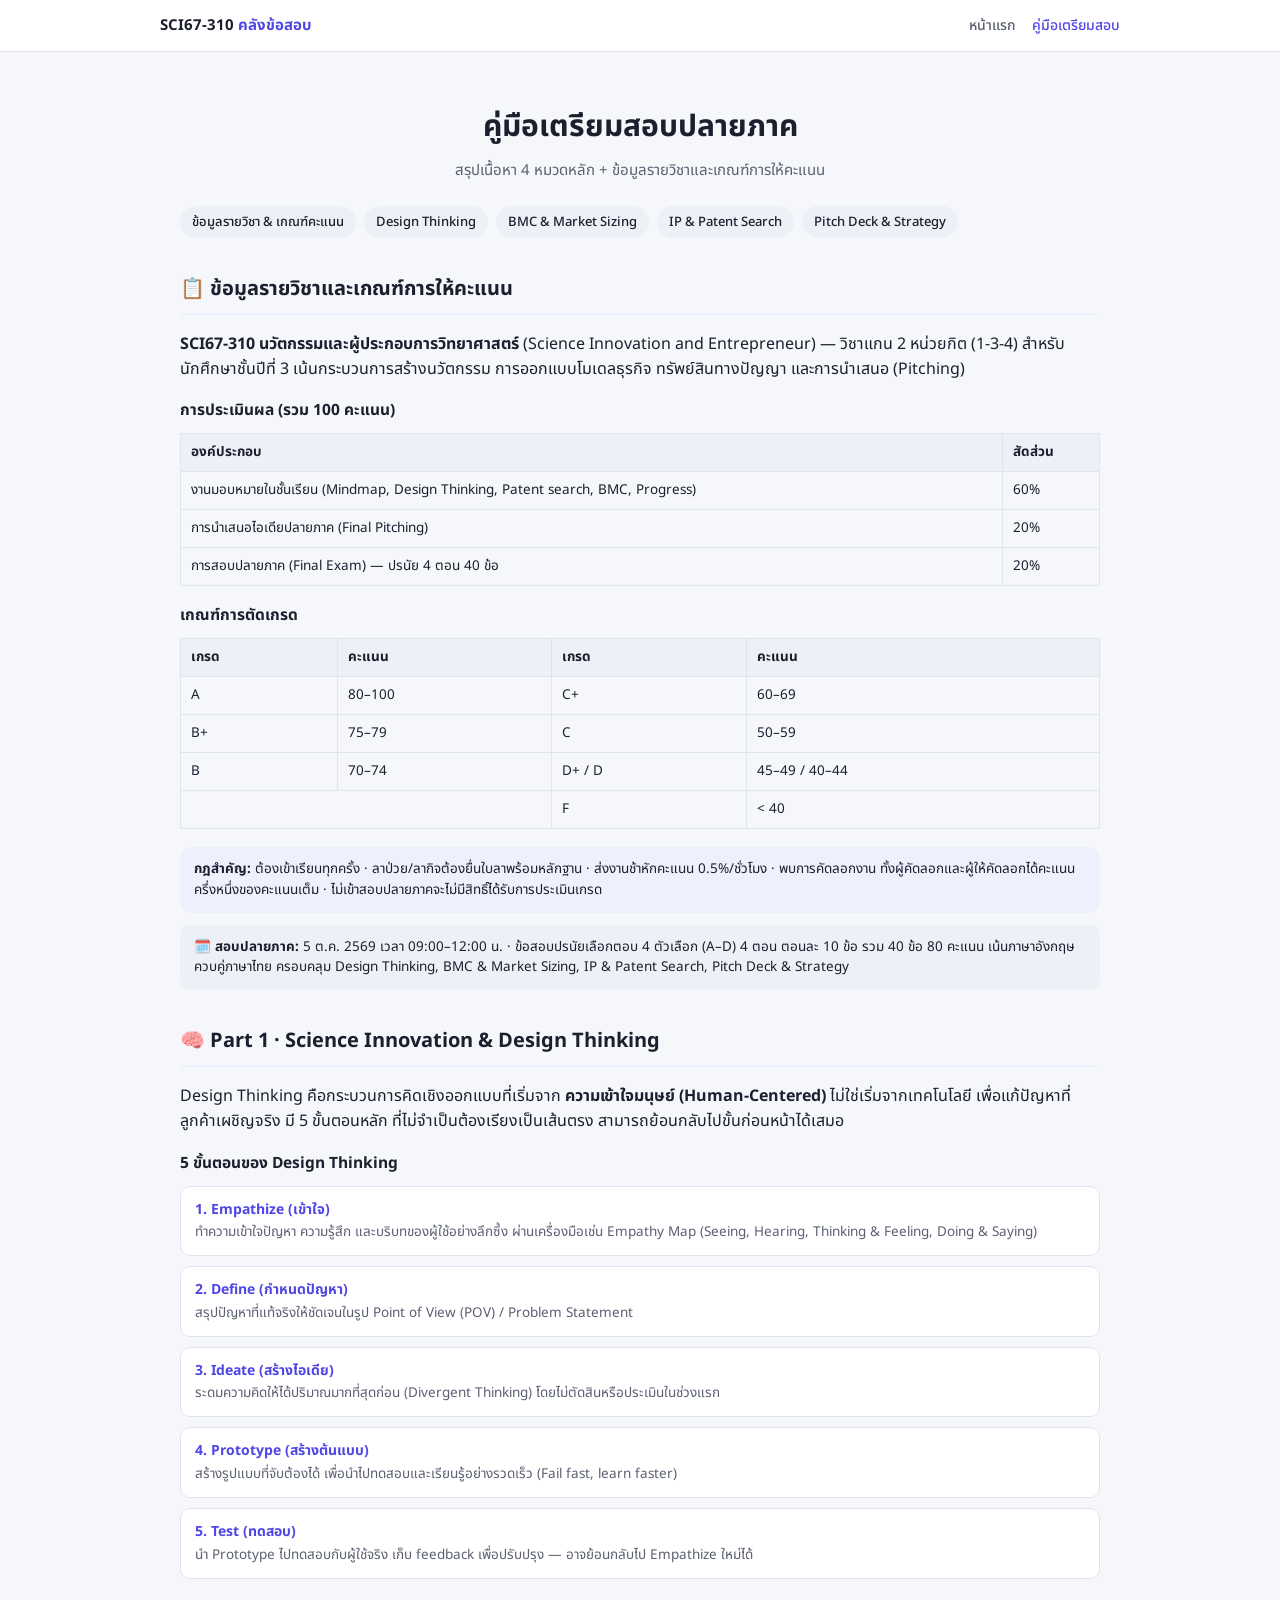
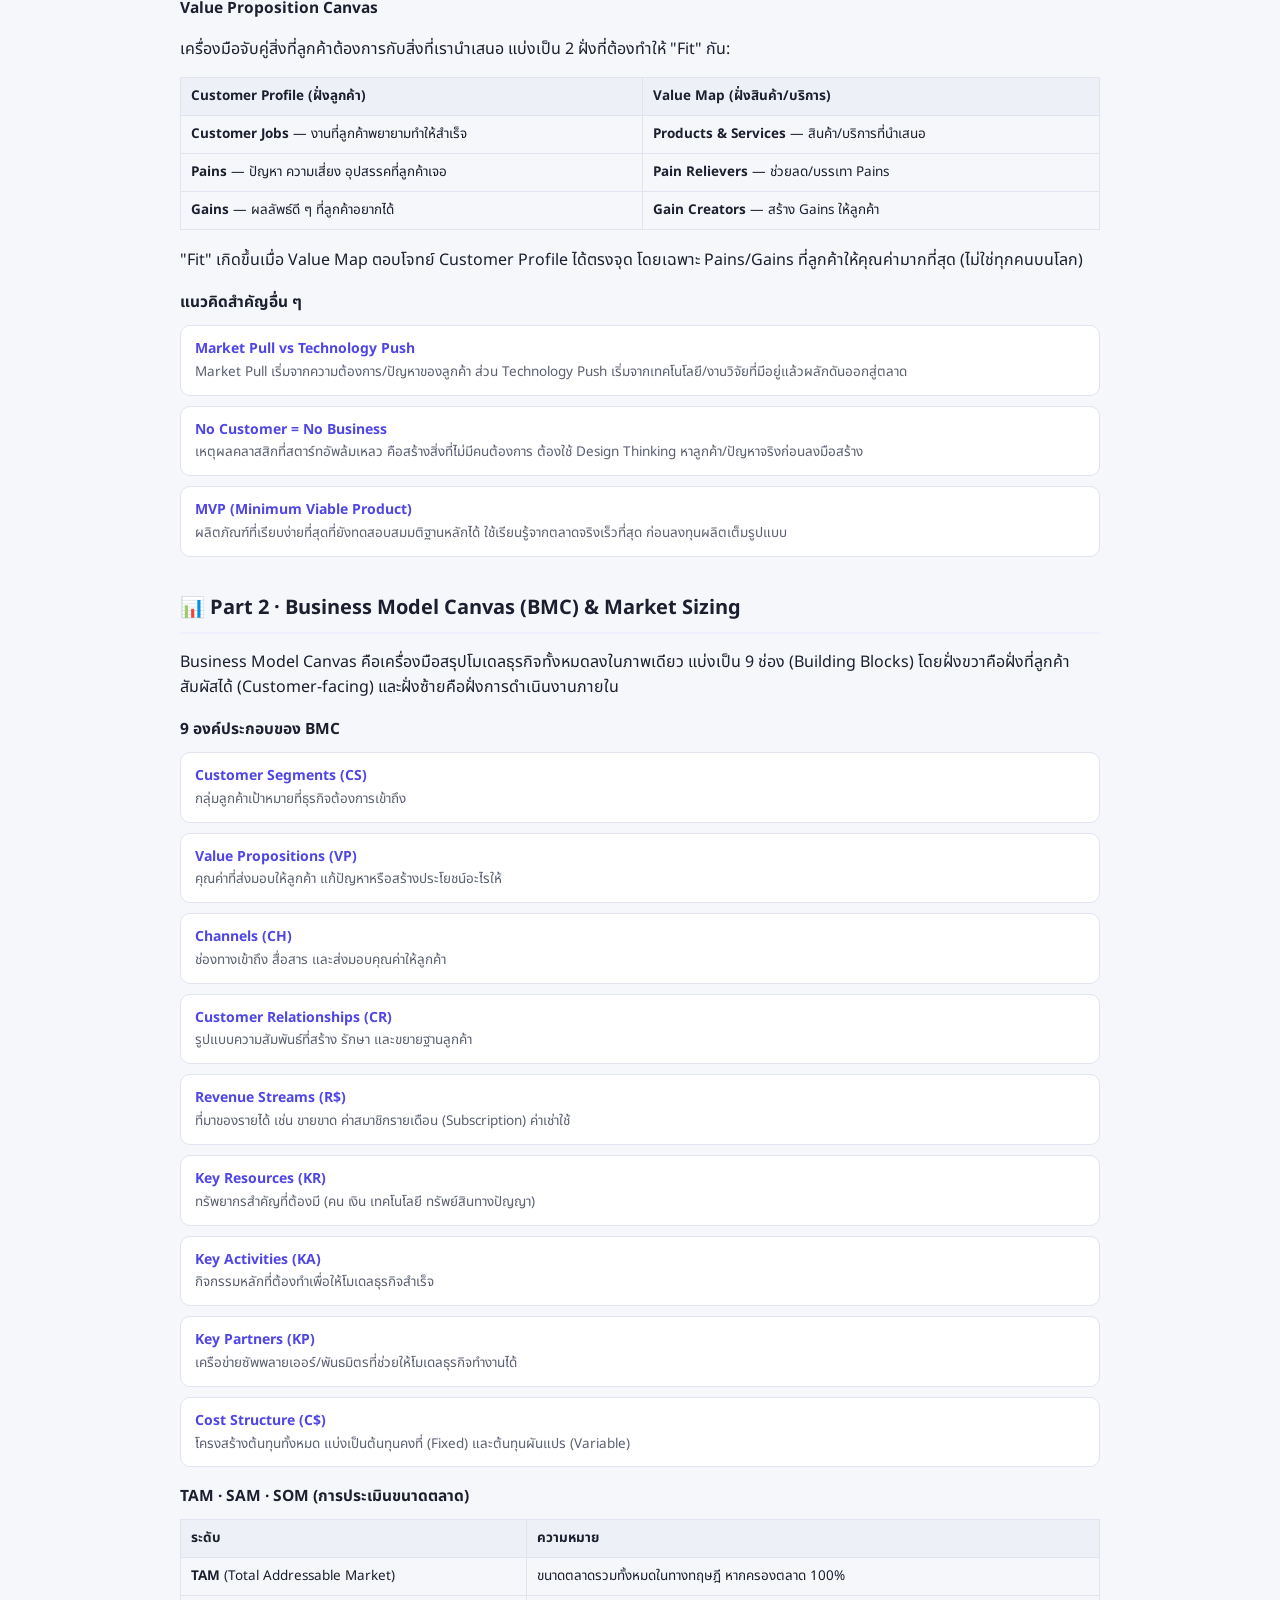
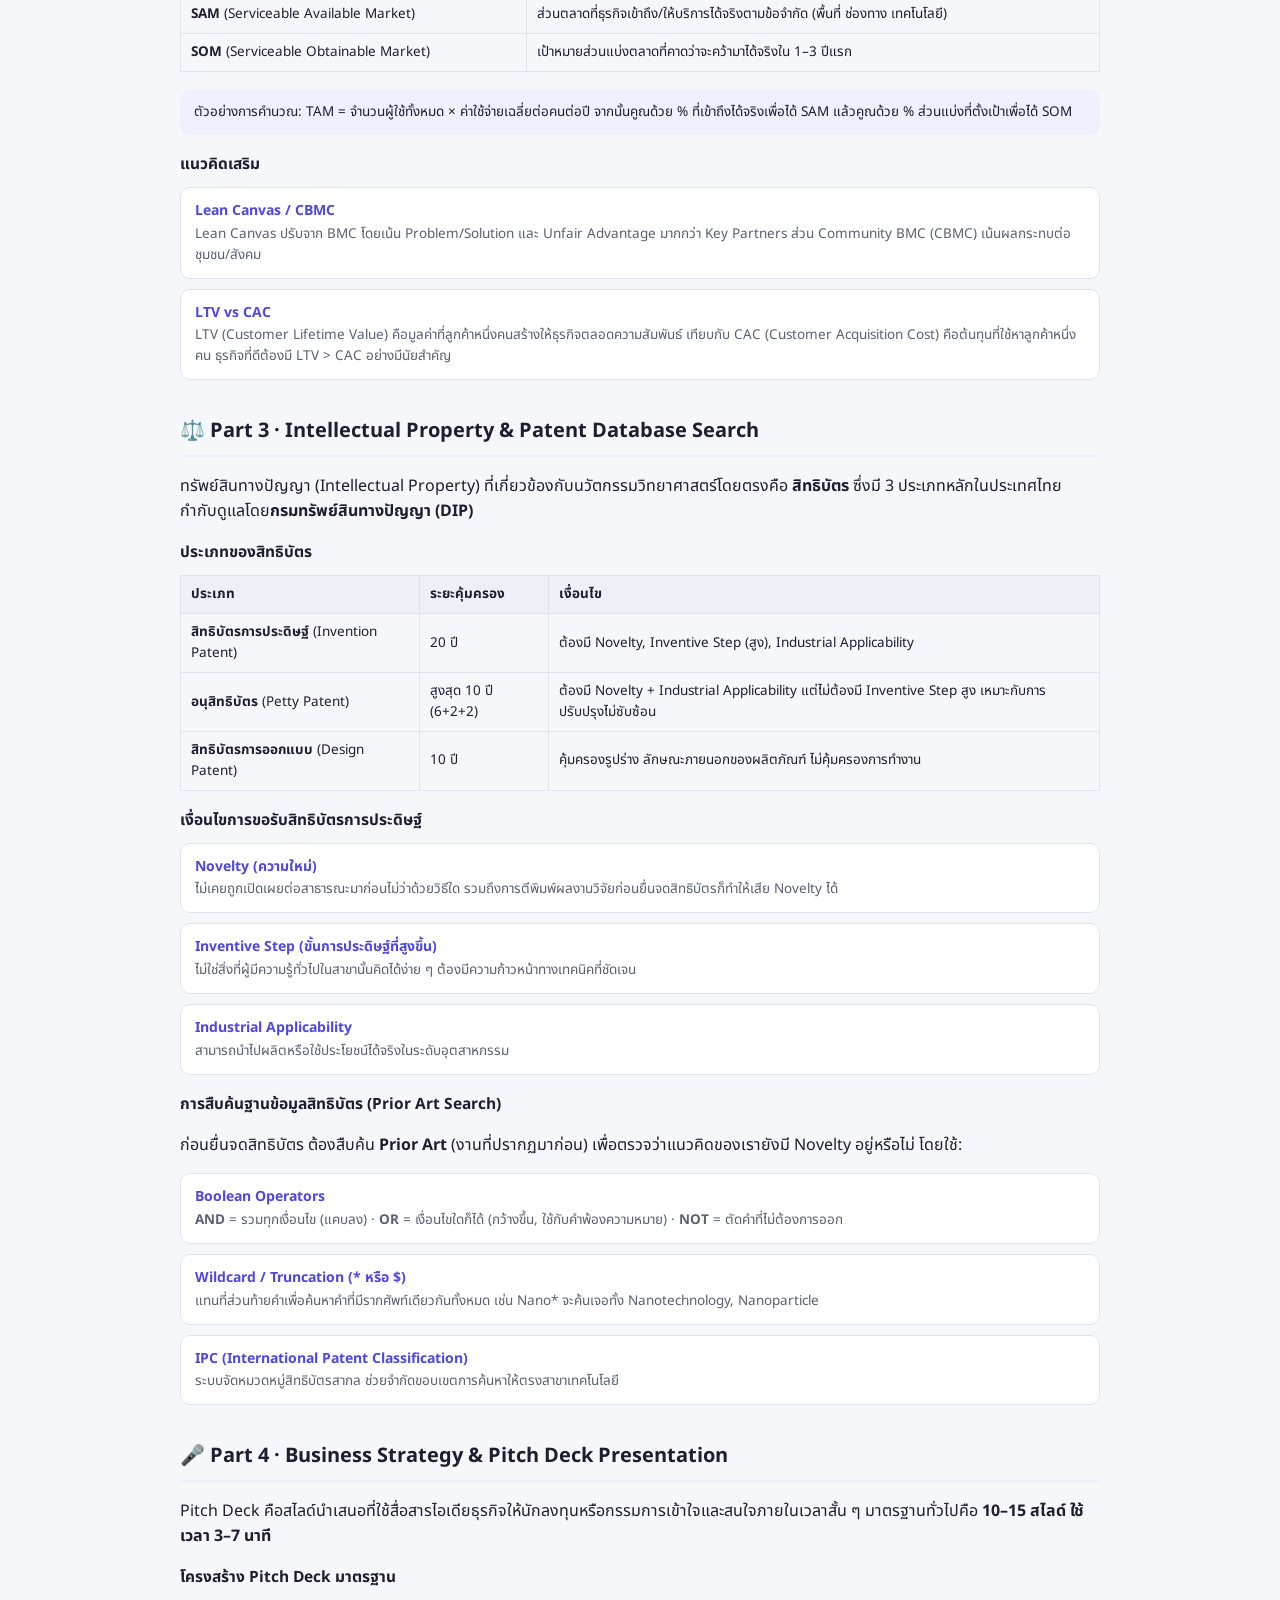
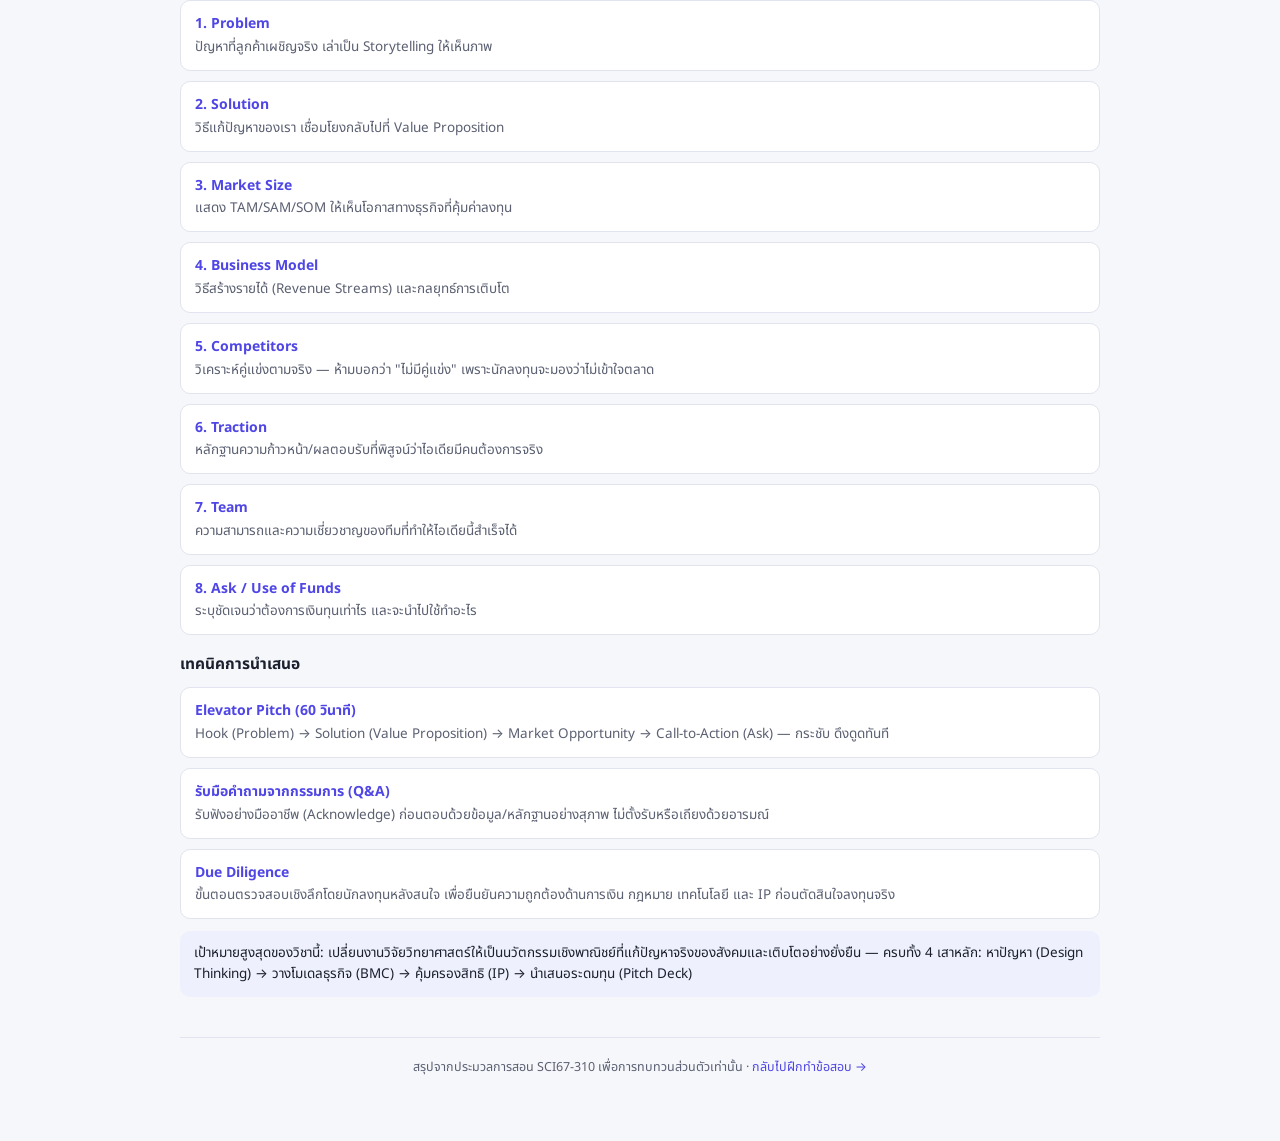
==== guide.html @ 2378a569 "Add exam practice website for SCI67-310 Static HTML/CSS/JS site over the 200-question exam bank (5 s" ====
<!DOCTYPE html>
<html lang="th">
<head>
<meta charset="UTF-8">
<meta name="viewport" content="width=device-width, initial-scale=1.0">
<title>คู่มือเตรียมสอบ · SCI67-310</title>
<meta name="description" content="สรุปเนื้อหาเตรียมสอบปลายภาค SCI67-310: Design Thinking, Business Model Canvas, IP/Patent Search, Pitch Deck พร้อมเกณฑ์การให้คะแนนและกฎของรายวิชา">
<link rel="stylesheet" href="assets/css/styles.css">
</head>
<body>

<div class="topbar">
  <div class="topbar-inner">
    <div class="brand">SCI67-310 <span>คลังข้อสอบ</span></div>
    <div class="nav-links">
      <a href="index.html">หน้าแรก</a>
      <a href="guide.html" class="active">คู่มือเตรียมสอบ</a>
    </div>
  </div>
</div>

<div class="container">

  <div class="hero">
    <h1>คู่มือเตรียมสอบปลายภาค</h1>
    <p>สรุปเนื้อหา 4 หมวดหลัก + ข้อมูลรายวิชาและเกณฑ์การให้คะแนน</p>
  </div>

  <div class="guide-toc">
    <a href="#course-info">ข้อมูลรายวิชา &amp; เกณฑ์คะแนน</a>
    <a href="#design-thinking">Design Thinking</a>
    <a href="#bmc">BMC &amp; Market Sizing</a>
    <a href="#ip-patent">IP &amp; Patent Search</a>
    <a href="#pitch">Pitch Deck &amp; Strategy</a>
  </div>

  <!-- ============ COURSE INFO ============ -->
  <section class="guide-section" id="course-info">
    <h2>📋 ข้อมูลรายวิชาและเกณฑ์การให้คะแนน</h2>
    <p><b>SCI67-310 นวัตกรรมและผู้ประกอบการวิทยาศาสตร์</b> (Science Innovation and Entrepreneur) — วิชาแกน 2 หน่วยกิต (1-3-4) สำหรับนักศึกษาชั้นปีที่ 3 เน้นกระบวนการสร้างนวัตกรรม การออกแบบโมเดลธุรกิจ ทรัพย์สินทางปัญญา และการนำเสนอ (Pitching)</p>

    <h3>การประเมินผล (รวม 100 คะแนน)</h3>
    <table class="guide-table">
      <tr><th>องค์ประกอบ</th><th>สัดส่วน</th></tr>
      <tr><td>งานมอบหมายในชั้นเรียน (Mindmap, Design Thinking, Patent search, BMC, Progress)</td><td>60%</td></tr>
      <tr><td>การนำเสนอไอเดียปลายภาค (Final Pitching)</td><td>20%</td></tr>
      <tr><td>การสอบปลายภาค (Final Exam) — ปรนัย 4 ตอน 40 ข้อ</td><td>20%</td></tr>
    </table>

    <h3>เกณฑ์การตัดเกรด</h3>
    <table class="guide-table">
      <tr><th>เกรด</th><th>คะแนน</th><th>เกรด</th><th>คะแนน</th></tr>
      <tr><td>A</td><td>80–100</td><td>C+</td><td>60–69</td></tr>
      <tr><td>B+</td><td>75–79</td><td>C</td><td>50–59</td></tr>
      <tr><td>B</td><td>70–74</td><td>D+ / D</td><td>45–49 / 40–44</td></tr>
      <tr><td colspan="2"></td><td>F</td><td>&lt; 40</td></tr>
    </table>

    <div class="callout">
      <b>กฎสำคัญ:</b> ต้องเข้าเรียนทุกครั้ง · ลาป่วย/ลากิจต้องยื่นใบลาพร้อมหลักฐาน · ส่งงานช้าหักคะแนน 0.5%/ชั่วโมง ·
      พบการคัดลอกงาน ทั้งผู้คัดลอกและผู้ให้คัดลอกได้คะแนนครึ่งหนึ่งของคะแนนเต็ม · ไม่เข้าสอบปลายภาคจะไม่มีสิทธิ์ได้รับการประเมินเกรด
    </div>

    <div class="callout" style="background: var(--surface-2);">
      <b>🗓️ สอบปลายภาค:</b> 5 ต.ค. 2569 เวลา 09:00–12:00 น. · ข้อสอบปรนัยเลือกตอบ 4 ตัวเลือก (A–D) 4 ตอน ตอนละ 10 ข้อ รวม 40 ข้อ 80 คะแนน
      เน้นภาษาอังกฤษควบคู่ภาษาไทย ครอบคลุม Design Thinking, BMC &amp; Market Sizing, IP &amp; Patent Search, Pitch Deck &amp; Strategy
    </div>
  </section>

  <!-- ============ PART 1: DESIGN THINKING ============ -->
  <section class="guide-section" id="design-thinking">
    <h2>🧠 Part 1 · Science Innovation &amp; Design Thinking</h2>
    <p>Design Thinking คือกระบวนการคิดเชิงออกแบบที่เริ่มจาก <b>ความเข้าใจมนุษย์ (Human-Centered)</b> ไม่ใช่เริ่มจากเทคโนโลยี เพื่อแก้ปัญหาที่ลูกค้าเผชิญจริง มี 5 ขั้นตอนหลัก ที่ไม่จำเป็นต้องเรียงเป็นเส้นตรง สามารถย้อนกลับไปขั้นก่อนหน้าได้เสมอ</p>

    <h3>5 ขั้นตอนของ Design Thinking</h3>
    <div class="def-list">
      <div class="def-item"><div class="term">1. Empathize (เข้าใจ)</div><div class="desc">ทำความเข้าใจปัญหา ความรู้สึก และบริบทของผู้ใช้อย่างลึกซึ้ง ผ่านเครื่องมือเช่น Empathy Map (Seeing, Hearing, Thinking &amp; Feeling, Doing &amp; Saying)</div></div>
      <div class="def-item"><div class="term">2. Define (กำหนดปัญหา)</div><div class="desc">สรุปปัญหาที่แท้จริงให้ชัดเจนในรูป Point of View (POV) / Problem Statement</div></div>
      <div class="def-item"><div class="term">3. Ideate (สร้างไอเดีย)</div><div class="desc">ระดมความคิดให้ได้ปริมาณมากที่สุดก่อน (Divergent Thinking) โดยไม่ตัดสินหรือประเมินในช่วงแรก</div></div>
      <div class="def-item"><div class="term">4. Prototype (สร้างต้นแบบ)</div><div class="desc">สร้างรูปแบบที่จับต้องได้ เพื่อนำไปทดสอบและเรียนรู้อย่างรวดเร็ว (Fail fast, learn faster)</div></div>
      <div class="def-item"><div class="term">5. Test (ทดสอบ)</div><div class="desc">นำ Prototype ไปทดสอบกับผู้ใช้จริง เก็บ feedback เพื่อปรับปรุง — อาจย้อนกลับไป Empathize ใหม่ได้</div></div>
    </div>

    <h3>Value Proposition Canvas</h3>
    <p>เครื่องมือจับคู่สิ่งที่ลูกค้าต้องการกับสิ่งที่เรานำเสนอ แบ่งเป็น 2 ฝั่งที่ต้องทำให้ "Fit" กัน:</p>
    <table class="guide-table">
      <tr><th>Customer Profile (ฝั่งลูกค้า)</th><th>Value Map (ฝั่งสินค้า/บริการ)</th></tr>
      <tr><td><b>Customer Jobs</b> — งานที่ลูกค้าพยายามทำให้สำเร็จ</td><td><b>Products &amp; Services</b> — สินค้า/บริการที่นำเสนอ</td></tr>
      <tr><td><b>Pains</b> — ปัญหา ความเสี่ยง อุปสรรคที่ลูกค้าเจอ</td><td><b>Pain Relievers</b> — ช่วยลด/บรรเทา Pains</td></tr>
      <tr><td><b>Gains</b> — ผลลัพธ์ดี ๆ ที่ลูกค้าอยากได้</td><td><b>Gain Creators</b> — สร้าง Gains ให้ลูกค้า</td></tr>
    </table>
    <p>"Fit" เกิดขึ้นเมื่อ Value Map ตอบโจทย์ Customer Profile ได้ตรงจุด โดยเฉพาะ Pains/Gains ที่ลูกค้าให้คุณค่ามากที่สุด (ไม่ใช่ทุกคนบนโลก)</p>

    <h3>แนวคิดสำคัญอื่น ๆ</h3>
    <div class="def-list">
      <div class="def-item"><div class="term">Market Pull vs Technology Push</div><div class="desc">Market Pull เริ่มจากความต้องการ/ปัญหาของลูกค้า ส่วน Technology Push เริ่มจากเทคโนโลยี/งานวิจัยที่มีอยู่แล้วผลักดันออกสู่ตลาด</div></div>
      <div class="def-item"><div class="term">No Customer = No Business</div><div class="desc">เหตุผลคลาสสิกที่สตาร์ทอัพล้มเหลว คือสร้างสิ่งที่ไม่มีคนต้องการ ต้องใช้ Design Thinking หาลูกค้า/ปัญหาจริงก่อนลงมือสร้าง</div></div>
      <div class="def-item"><div class="term">MVP (Minimum Viable Product)</div><div class="desc">ผลิตภัณฑ์ที่เรียบง่ายที่สุดที่ยังทดสอบสมมติฐานหลักได้ ใช้เรียนรู้จากตลาดจริงเร็วที่สุด ก่อนลงทุนผลิตเต็มรูปแบบ</div></div>
    </div>
  </section>

  <!-- ============ PART 2: BMC ============ -->
  <section class="guide-section" id="bmc">
    <h2>📊 Part 2 · Business Model Canvas (BMC) &amp; Market Sizing</h2>
    <p>Business Model Canvas คือเครื่องมือสรุปโมเดลธุรกิจทั้งหมดลงในภาพเดียว แบ่งเป็น 9 ช่อง (Building Blocks) โดยฝั่งขวาคือฝั่งที่ลูกค้าสัมผัสได้ (Customer-facing) และฝั่งซ้ายคือฝั่งการดำเนินงานภายใน</p>

    <h3>9 องค์ประกอบของ BMC</h3>
    <div class="def-list">
      <div class="def-item"><div class="term">Customer Segments (CS)</div><div class="desc">กลุ่มลูกค้าเป้าหมายที่ธุรกิจต้องการเข้าถึง</div></div>
      <div class="def-item"><div class="term">Value Propositions (VP)</div><div class="desc">คุณค่าที่ส่งมอบให้ลูกค้า แก้ปัญหาหรือสร้างประโยชน์อะไรให้</div></div>
      <div class="def-item"><div class="term">Channels (CH)</div><div class="desc">ช่องทางเข้าถึง สื่อสาร และส่งมอบคุณค่าให้ลูกค้า</div></div>
      <div class="def-item"><div class="term">Customer Relationships (CR)</div><div class="desc">รูปแบบความสัมพันธ์ที่สร้าง รักษา และขยายฐานลูกค้า</div></div>
      <div class="def-item"><div class="term">Revenue Streams (R$)</div><div class="desc">ที่มาของรายได้ เช่น ขายขาด ค่าสมาชิกรายเดือน (Subscription) ค่าเช่าใช้</div></div>
      <div class="def-item"><div class="term">Key Resources (KR)</div><div class="desc">ทรัพยากรสำคัญที่ต้องมี (คน เงิน เทคโนโลยี ทรัพย์สินทางปัญญา)</div></div>
      <div class="def-item"><div class="term">Key Activities (KA)</div><div class="desc">กิจกรรมหลักที่ต้องทำเพื่อให้โมเดลธุรกิจสำเร็จ</div></div>
      <div class="def-item"><div class="term">Key Partners (KP)</div><div class="desc">เครือข่ายซัพพลายเออร์/พันธมิตรที่ช่วยให้โมเดลธุรกิจทำงานได้</div></div>
      <div class="def-item"><div class="term">Cost Structure (C$)</div><div class="desc">โครงสร้างต้นทุนทั้งหมด แบ่งเป็นต้นทุนคงที่ (Fixed) และต้นทุนผันแปร (Variable)</div></div>
    </div>

    <h3>TAM · SAM · SOM (การประเมินขนาดตลาด)</h3>
    <table class="guide-table">
      <tr><th>ระดับ</th><th>ความหมาย</th></tr>
      <tr><td><b>TAM</b> (Total Addressable Market)</td><td>ขนาดตลาดรวมทั้งหมดในทางทฤษฎี หากครองตลาด 100%</td></tr>
      <tr><td><b>SAM</b> (Serviceable Available Market)</td><td>ส่วนตลาดที่ธุรกิจเข้าถึง/ให้บริการได้จริงตามข้อจำกัด (พื้นที่ ช่องทาง เทคโนโลยี)</td></tr>
      <tr><td><b>SOM</b> (Serviceable Obtainable Market)</td><td>เป้าหมายส่วนแบ่งตลาดที่คาดว่าจะคว้ามาได้จริงใน 1–3 ปีแรก</td></tr>
    </table>
    <div class="callout">ตัวอย่างการคำนวณ: TAM = จำนวนผู้ใช้ทั้งหมด × ค่าใช้จ่ายเฉลี่ยต่อคนต่อปี จากนั้นคูณด้วย % ที่เข้าถึงได้จริงเพื่อได้ SAM แล้วคูณด้วย % ส่วนแบ่งที่ตั้งเป้าเพื่อได้ SOM</div>

    <h3>แนวคิดเสริม</h3>
    <div class="def-list">
      <div class="def-item"><div class="term">Lean Canvas / CBMC</div><div class="desc">Lean Canvas ปรับจาก BMC โดยเน้น Problem/Solution และ Unfair Advantage มากกว่า Key Partners ส่วน Community BMC (CBMC) เน้นผลกระทบต่อชุมชน/สังคม</div></div>
      <div class="def-item"><div class="term">LTV vs CAC</div><div class="desc">LTV (Customer Lifetime Value) คือมูลค่าที่ลูกค้าหนึ่งคนสร้างให้ธุรกิจตลอดความสัมพันธ์ เทียบกับ CAC (Customer Acquisition Cost) คือต้นทุนที่ใช้หาลูกค้าหนึ่งคน ธุรกิจที่ดีต้องมี LTV &gt; CAC อย่างมีนัยสำคัญ</div></div>
    </div>
  </section>

  <!-- ============ PART 3: IP & PATENT ============ -->
  <section class="guide-section" id="ip-patent">
    <h2>⚖️ Part 3 · Intellectual Property &amp; Patent Database Search</h2>
    <p>ทรัพย์สินทางปัญญา (Intellectual Property) ที่เกี่ยวข้องกับนวัตกรรมวิทยาศาสตร์โดยตรงคือ <b>สิทธิบัตร</b> ซึ่งมี 3 ประเภทหลักในประเทศไทย กำกับดูแลโดย<b>กรมทรัพย์สินทางปัญญา (DIP)</b></p>

    <h3>ประเภทของสิทธิบัตร</h3>
    <table class="guide-table">
      <tr><th>ประเภท</th><th>ระยะคุ้มครอง</th><th>เงื่อนไข</th></tr>
      <tr><td><b>สิทธิบัตรการประดิษฐ์</b> (Invention Patent)</td><td>20 ปี</td><td>ต้องมี Novelty, Inventive Step (สูง), Industrial Applicability</td></tr>
      <tr><td><b>อนุสิทธิบัตร</b> (Petty Patent)</td><td>สูงสุด 10 ปี (6+2+2)</td><td>ต้องมี Novelty + Industrial Applicability แต่ไม่ต้องมี Inventive Step สูง เหมาะกับการปรับปรุงไม่ซับซ้อน</td></tr>
      <tr><td><b>สิทธิบัตรการออกแบบ</b> (Design Patent)</td><td>10 ปี</td><td>คุ้มครองรูปร่าง ลักษณะภายนอกของผลิตภัณฑ์ ไม่คุ้มครองการทำงาน</td></tr>
    </table>

    <h3>เงื่อนไขการขอรับสิทธิบัตรการประดิษฐ์</h3>
    <div class="def-list">
      <div class="def-item"><div class="term">Novelty (ความใหม่)</div><div class="desc">ไม่เคยถูกเปิดเผยต่อสาธารณะมาก่อนไม่ว่าด้วยวิธีใด รวมถึงการตีพิมพ์ผลงานวิจัยก่อนยื่นจดสิทธิบัตรก็ทำให้เสีย Novelty ได้</div></div>
      <div class="def-item"><div class="term">Inventive Step (ขั้นการประดิษฐ์ที่สูงขึ้น)</div><div class="desc">ไม่ใช่สิ่งที่ผู้มีความรู้ทั่วไปในสาขานั้นคิดได้ง่าย ๆ ต้องมีความก้าวหน้าทางเทคนิคที่ชัดเจน</div></div>
      <div class="def-item"><div class="term">Industrial Applicability</div><div class="desc">สามารถนำไปผลิตหรือใช้ประโยชน์ได้จริงในระดับอุตสาหกรรม</div></div>
    </div>

    <h3>การสืบค้นฐานข้อมูลสิทธิบัตร (Prior Art Search)</h3>
    <p>ก่อนยื่นจดสิทธิบัตร ต้องสืบค้น <b>Prior Art</b> (งานที่ปรากฏมาก่อน) เพื่อตรวจว่าแนวคิดของเรายังมี Novelty อยู่หรือไม่ โดยใช้:</p>
    <div class="def-list">
      <div class="def-item"><div class="term">Boolean Operators</div><div class="desc"><b>AND</b> = รวมทุกเงื่อนไข (แคบลง) · <b>OR</b> = เงื่อนไขใดก็ได้ (กว้างขึ้น, ใช้กับคำพ้องความหมาย) · <b>NOT</b> = ตัดคำที่ไม่ต้องการออก</div></div>
      <div class="def-item"><div class="term">Wildcard / Truncation (* หรือ $)</div><div class="desc">แทนที่ส่วนท้ายคำเพื่อค้นหาคำที่มีรากศัพท์เดียวกันทั้งหมด เช่น Nano* จะค้นเจอทั้ง Nanotechnology, Nanoparticle</div></div>
      <div class="def-item"><div class="term">IPC (International Patent Classification)</div><div class="desc">ระบบจัดหมวดหมู่สิทธิบัตรสากล ช่วยจำกัดขอบเขตการค้นหาให้ตรงสาขาเทคโนโลยี</div></div>
    </div>
  </section>

  <!-- ============ PART 4: PITCH DECK ============ -->
  <section class="guide-section" id="pitch">
    <h2>🎤 Part 4 · Business Strategy &amp; Pitch Deck Presentation</h2>
    <p>Pitch Deck คือสไลด์นำเสนอที่ใช้สื่อสารไอเดียธุรกิจให้นักลงทุนหรือกรรมการเข้าใจและสนใจภายในเวลาสั้น ๆ มาตรฐานทั่วไปคือ <b>10–15 สไลด์ ใช้เวลา 3–7 นาที</b></p>

    <h3>โครงสร้าง Pitch Deck มาตรฐาน</h3>
    <div class="def-list">
      <div class="def-item"><div class="term">1. Problem</div><div class="desc">ปัญหาที่ลูกค้าเผชิญจริง เล่าเป็น Storytelling ให้เห็นภาพ</div></div>
      <div class="def-item"><div class="term">2. Solution</div><div class="desc">วิธีแก้ปัญหาของเรา เชื่อมโยงกลับไปที่ Value Proposition</div></div>
      <div class="def-item"><div class="term">3. Market Size</div><div class="desc">แสดง TAM/SAM/SOM ให้เห็นโอกาสทางธุรกิจที่คุ้มค่าลงทุน</div></div>
      <div class="def-item"><div class="term">4. Business Model</div><div class="desc">วิธีสร้างรายได้ (Revenue Streams) และกลยุทธ์การเติบโต</div></div>
      <div class="def-item"><div class="term">5. Competitors</div><div class="desc">วิเคราะห์คู่แข่งตามจริง — ห้ามบอกว่า "ไม่มีคู่แข่ง" เพราะนักลงทุนจะมองว่าไม่เข้าใจตลาด</div></div>
      <div class="def-item"><div class="term">6. Traction</div><div class="desc">หลักฐานความก้าวหน้า/ผลตอบรับที่พิสูจน์ว่าไอเดียมีคนต้องการจริง</div></div>
      <div class="def-item"><div class="term">7. Team</div><div class="desc">ความสามารถและความเชี่ยวชาญของทีมที่ทำให้ไอเดียนี้สำเร็จได้</div></div>
      <div class="def-item"><div class="term">8. Ask / Use of Funds</div><div class="desc">ระบุชัดเจนว่าต้องการเงินทุนเท่าไร และจะนำไปใช้ทำอะไร</div></div>
    </div>

    <h3>เทคนิคการนำเสนอ</h3>
    <div class="def-list">
      <div class="def-item"><div class="term">Elevator Pitch (60 วินาที)</div><div class="desc">Hook (Problem) → Solution (Value Proposition) → Market Opportunity → Call-to-Action (Ask) — กระชับ ดึงดูดทันที</div></div>
      <div class="def-item"><div class="term">รับมือคำถามจากกรรมการ (Q&amp;A)</div><div class="desc">รับฟังอย่างมืออาชีพ (Acknowledge) ก่อนตอบด้วยข้อมูล/หลักฐานอย่างสุภาพ ไม่ตั้งรับหรือเถียงด้วยอารมณ์</div></div>
      <div class="def-item"><div class="term">Due Diligence</div><div class="desc">ขั้นตอนตรวจสอบเชิงลึกโดยนักลงทุนหลังสนใจ เพื่อยืนยันความถูกต้องด้านการเงิน กฎหมาย เทคโนโลยี และ IP ก่อนตัดสินใจลงทุนจริง</div></div>
    </div>

    <div class="callout">
      เป้าหมายสูงสุดของวิชานี้: เปลี่ยนงานวิจัยวิทยาศาสตร์ให้เป็นนวัตกรรมเชิงพาณิชย์ที่แก้ปัญหาจริงของสังคมและเติบโตอย่างยั่งยืน —
      ครบทั้ง 4 เสาหลัก: หาปัญหา (Design Thinking) → วางโมเดลธุรกิจ (BMC) → คุ้มครองสิทธิ (IP) → นำเสนอระดมทุน (Pitch Deck)
    </div>
  </section>

  <footer class="site-footer">
    สรุปจากประมวลการสอน SCI67-310 เพื่อการทบทวนส่วนตัวเท่านั้น · <a href="index.html">กลับไปฝึกทำข้อสอบ →</a>
  </footer>

</div>

</body>
</html>
---- assets/css/styles.css ----
@import url('https://fonts.googleapis.com/css2?family=Noto+Sans+Thai:wght@400;500;600;700&family=Inter:wght@400;500;600;700&display=swap');

:root {
  --bg: #f6f7fb;
  --surface: #ffffff;
  --surface-2: #eef0f7;
  --border: #e1e4ee;
  --text: #1b1f2e;
  --text-dim: #5b6072;
  --primary: #4f46e5;
  --primary-dim: #eef1fd;
  --primary-text: #ffffff;
  --accent: #d97706;
  --good: #16a34a;
  --good-bg: #e9f8ef;
  --bad: #dc2626;
  --bad-bg: #fdecec;
  --radius: 14px;
  --shadow: 0 1px 2px rgba(20, 24, 40, 0.04), 0 8px 24px rgba(20, 24, 40, 0.06);
  color-scheme: light dark;
}

@media (prefers-color-scheme: dark) {
  :root:not([data-theme="light"]) {
    --bg: #14151f;
    --surface: #1c1e2b;
    --surface-2: #242737;
    --border: #323548;
    --text: #eef0f7;
    --text-dim: #9ea4bb;
    --primary: #818cf8;
    --primary-dim: #262a45;
    --primary-text: #141522;
    --accent: #f0a93c;
    --good: #4ade80;
    --good-bg: #16331f;
    --bad: #f87171;
    --bad-bg: #3a1a1a;
    --shadow: 0 1px 2px rgba(0, 0, 0, 0.3), 0 8px 24px rgba(0, 0, 0, 0.35);
  }
}

:root[data-theme="dark"] {
  --bg: #14151f;
  --surface: #1c1e2b;
  --surface-2: #242737;
  --border: #323548;
  --text: #eef0f7;
  --text-dim: #9ea4bb;
  --primary: #818cf8;
  --primary-dim: #262a45;
  --primary-text: #141522;
  --accent: #f0a93c;
  --good: #4ade80;
  --good-bg: #16331f;
  --bad: #f87171;
  --bad-bg: #3a1a1a;
  --shadow: 0 1px 2px rgba(0, 0, 0, 0.3), 0 8px 24px rgba(0, 0, 0, 0.35);
}

* { box-sizing: border-box; }

[hidden] { display: none !important; }

html, body {
  margin: 0;
  padding: 0;
  background: var(--bg);
  color: var(--text);
  font-family: 'Noto Sans Thai', 'Inter', -apple-system, BlinkMacSystemFont, sans-serif;
  font-size: 16px;
  line-height: 1.55;
}

a { color: var(--primary); text-decoration: none; }
a:hover { text-decoration: underline; }

.container {
  max-width: 960px;
  margin: 0 auto;
  padding: 24px 20px 64px;
}

.topbar {
  display: flex;
  align-items: center;
  justify-content: space-between;
  gap: 12px;
  padding: 14px 20px;
  border-bottom: 1px solid var(--border);
  background: var(--surface);
  position: sticky;
  top: 0;
  z-index: 10;
}

.topbar-inner {
  max-width: 960px;
  margin: 0 auto;
  width: 100%;
  display: flex;
  align-items: center;
  justify-content: space-between;
  gap: 12px;
}

.brand {
  font-weight: 700;
  font-size: 15px;
  color: var(--text);
}
.brand span { color: var(--primary); }

.nav-links {
  display: flex;
  gap: 16px;
  font-size: 14px;
  font-weight: 500;
}
.nav-links a { color: var(--text-dim); }
.nav-links a.active { color: var(--primary); }

.hero {
  text-align: center;
  padding: 28px 0 8px;
}
.hero h1 {
  font-size: clamp(22px, 4vw, 30px);
  margin: 0 0 8px;
}
.hero p {
  color: var(--text-dim);
  margin: 0;
  font-size: 15px;
}
.exam-date-chip {
  display: inline-flex;
  align-items: center;
  gap: 6px;
  margin-top: 14px;
  padding: 7px 14px;
  border-radius: 999px;
  background: var(--primary-dim);
  color: var(--primary);
  font-weight: 600;
  font-size: 13.5px;
}

.grid {
  display: grid;
  grid-template-columns: repeat(2, 1fr);
  gap: 16px;
  margin-top: 24px;
}
@media (max-width: 640px) {
  .grid { grid-template-columns: 1fr; }
}

.card {
  background: var(--surface);
  border: 1px solid var(--border);
  border-radius: var(--radius);
  padding: 20px;
  box-shadow: var(--shadow);
  display: flex;
  flex-direction: column;
  gap: 10px;
}
.card h2 {
  margin: 0;
  font-size: 17px;
  display: flex;
  align-items: center;
  gap: 8px;
}
.card .icon {
  font-size: 20px;
}
.card p.desc {
  margin: 0;
  color: var(--text-dim);
  font-size: 13.5px;
  flex: 1;
}

.field-row {
  display: flex;
  flex-wrap: wrap;
  gap: 8px;
  margin-top: 4px;
}

select, button, input[type="number"] {
  font-family: inherit;
  font-size: 14px;
}

select {
  padding: 8px 10px;
  border-radius: 8px;
  border: 1px solid var(--border);
  background: var(--surface-2);
  color: var(--text);
}

.btn {
  display: inline-flex;
  align-items: center;
  justify-content: center;
  gap: 6px;
  padding: 10px 16px;
  border-radius: 10px;
  border: none;
  font-weight: 600;
  font-size: 14px;
  cursor: pointer;
  transition: transform 0.05s ease, opacity 0.15s ease;
}
.btn:active { transform: scale(0.98); }
.btn-primary { background: var(--primary); color: var(--primary-text); }
.btn-primary:hover { opacity: 0.92; }
.btn-ghost { background: var(--surface-2); color: var(--text); }
.btn-ghost:hover { opacity: 0.85; }
.btn:disabled { opacity: 0.45; cursor: not-allowed; }
.btn-block { width: 100%; margin-top: auto; }

.badge {
  display: inline-flex;
  align-items: center;
  padding: 3px 10px;
  border-radius: 999px;
  font-size: 12px;
  font-weight: 600;
  background: var(--primary-dim);
  color: var(--primary);
}

.last-result {
  font-size: 12.5px;
  color: var(--text-dim);
}
.last-result b { color: var(--text); }

footer.site-footer {
  text-align: center;
  color: var(--text-dim);
  font-size: 12.5px;
  margin-top: 40px;
  padding-top: 20px;
  border-top: 1px solid var(--border);
}

/* ---------- Quiz page ---------- */

.quiz-topbar {
  display: flex;
  align-items: center;
  gap: 14px;
  flex-wrap: wrap;
}
.progress-track {
  flex: 1;
  height: 8px;
  border-radius: 999px;
  background: var(--surface-2);
  overflow: hidden;
  min-width: 120px;
}
.progress-fill {
  height: 100%;
  background: var(--primary);
  border-radius: 999px;
  transition: width 0.25s ease;
}
.progress-label {
  font-size: 13px;
  color: var(--text-dim);
  white-space: nowrap;
}
.timer {
  font-weight: 700;
  font-size: 14px;
  padding: 5px 10px;
  border-radius: 8px;
  background: var(--surface-2);
}
.timer.low { color: var(--bad); background: var(--bad-bg); }

.question-card {
  background: var(--surface);
  border: 1px solid var(--border);
  border-radius: var(--radius);
  padding: 24px;
  margin-top: 20px;
  box-shadow: var(--shadow);
}
.q-meta {
  display: flex;
  justify-content: space-between;
  align-items: center;
  margin-bottom: 14px;
  flex-wrap: wrap;
  gap: 8px;
}
.q-en {
  font-size: 17px;
  font-weight: 600;
  margin: 0 0 6px;
}
.q-th {
  font-size: 14.5px;
  color: var(--text-dim);
  margin: 0 0 18px;
  font-style: italic;
}

.options {
  display: flex;
  flex-direction: column;
  gap: 10px;
}
.option {
  display: flex;
  align-items: flex-start;
  gap: 12px;
  padding: 13px 14px;
  border: 1.5px solid var(--border);
  border-radius: 10px;
  cursor: pointer;
  background: var(--surface);
  transition: border-color 0.12s ease, background 0.12s ease;
}
.option:hover { border-color: var(--primary); }
.option .opt-key {
  flex-shrink: 0;
  width: 26px;
  height: 26px;
  border-radius: 50%;
  background: var(--surface-2);
  display: flex;
  align-items: center;
  justify-content: center;
  font-weight: 700;
  font-size: 13px;
}
.option .opt-text .opt-en { font-size: 14.5px; }
.option .opt-text .opt-th { font-size: 12.5px; color: var(--text-dim); margin-top: 2px; }
.option.selected { border-color: var(--primary); background: var(--primary-dim); }
.option.selected .opt-key { background: var(--primary); color: var(--primary-text); }
.option.correct { border-color: var(--good); background: var(--good-bg); }
.option.correct .opt-key { background: var(--good); color: #fff; }
.option.incorrect { border-color: var(--bad); background: var(--bad-bg); }
.option.incorrect .opt-key { background: var(--bad); color: #fff; }
.option.disabled { cursor: default; }

.aux-row {
  display: flex;
  gap: 10px;
  margin-top: 16px;
  flex-wrap: wrap;
  align-items: center;
}

.hint-box {
  margin-top: 12px;
  padding: 12px 14px;
  border-radius: 10px;
  background: var(--primary-dim);
  color: var(--text);
  font-size: 13.5px;
  display: flex;
  gap: 8px;
}

.explain-box {
  margin-top: 16px;
  padding: 14px 16px;
  border-radius: 10px;
  background: var(--surface-2);
  font-size: 14px;
}
.explain-box .label {
  font-weight: 700;
  font-size: 12.5px;
  text-transform: uppercase;
  letter-spacing: 0.04em;
  color: var(--text-dim);
  margin-bottom: 6px;
}
.explain-box.wrong-answer { background: var(--bad-bg); }
.explain-box.right-answer { background: var(--good-bg); }

.nav-row {
  display: flex;
  justify-content: space-between;
  gap: 10px;
  margin-top: 20px;
}

/* ---------- Results ---------- */

.score-card {
  text-align: center;
  background: var(--surface);
  border: 1px solid var(--border);
  border-radius: var(--radius);
  padding: 32px 20px;
  box-shadow: var(--shadow);
}
.score-big {
  font-size: 48px;
  font-weight: 800;
  color: var(--primary);
}
.score-sub { color: var(--text-dim); font-size: 14px; margin-top: 4px; }

.part-breakdown {
  margin-top: 20px;
  display: grid;
  gap: 10px;
}
.part-row {
  display: flex;
  align-items: center;
  gap: 10px;
  font-size: 13.5px;
}
.part-row .part-name { width: 230px; flex-shrink: 0; }
.part-bar-track {
  flex: 1;
  height: 8px;
  border-radius: 999px;
  background: var(--surface-2);
  overflow: hidden;
}
.part-bar-fill { height: 100%; background: var(--primary); }
.part-row .part-score { width: 56px; text-align: right; color: var(--text-dim); }

.result-actions {
  display: flex;
  gap: 10px;
  justify-content: center;
  margin-top: 22px;
  flex-wrap: wrap;
}

.review-filter {
  display: flex;
  align-items: center;
  gap: 8px;
  margin: 28px 0 14px;
  font-size: 13.5px;
  color: var(--text-dim);
}

.review-item {
  border: 1px solid var(--border);
  border-radius: 12px;
  padding: 16px 18px;
  margin-bottom: 12px;
  background: var(--surface);
}
.review-item .q-meta .status-badge { font-weight: 700; font-size: 12px; padding: 2px 9px; border-radius: 999px; }
.status-correct { background: var(--good-bg); color: var(--good); }
.status-incorrect { background: var(--bad-bg); color: var(--bad); }
.status-unanswered { background: var(--surface-2); color: var(--text-dim); }

/* ---------- Guide page ---------- */

.guide-section {
  margin-top: 36px;
  scroll-margin-top: 80px;
}
.guide-section h2 {
  font-size: 20px;
  border-bottom: 2px solid var(--primary-dim);
  padding-bottom: 8px;
}
.guide-section h3 {
  font-size: 15.5px;
  margin: 18px 0 6px;
}
.guide-toc {
  display: flex;
  flex-wrap: wrap;
  gap: 8px;
  margin-top: 16px;
}
.guide-toc a {
  padding: 6px 12px;
  border-radius: 999px;
  background: var(--surface-2);
  color: var(--text);
  font-size: 13px;
  font-weight: 500;
}
.def-list { display: grid; gap: 10px; margin: 10px 0; }
.def-item {
  background: var(--surface);
  border: 1px solid var(--border);
  border-radius: 10px;
  padding: 12px 14px;
}
.def-item .term { font-weight: 700; font-size: 14px; color: var(--primary); }
.def-item .desc { font-size: 13.5px; color: var(--text-dim); margin-top: 2px; }
table.guide-table {
  width: 100%;
  border-collapse: collapse;
  margin: 10px 0 18px;
  font-size: 13.5px;
}
table.guide-table th, table.guide-table td {
  border: 1px solid var(--border);
  padding: 8px 10px;
  text-align: left;
}
table.guide-table th { background: var(--surface-2); }

.callout {
  background: var(--primary-dim);
  border-radius: 10px;
  padding: 12px 14px;
  font-size: 13.5px;
  margin: 12px 0;
}

@media (max-width: 480px) {
  .part-row .part-name { width: 150px; font-size: 12.5px; }
  .score-big { font-size: 38px; }
}
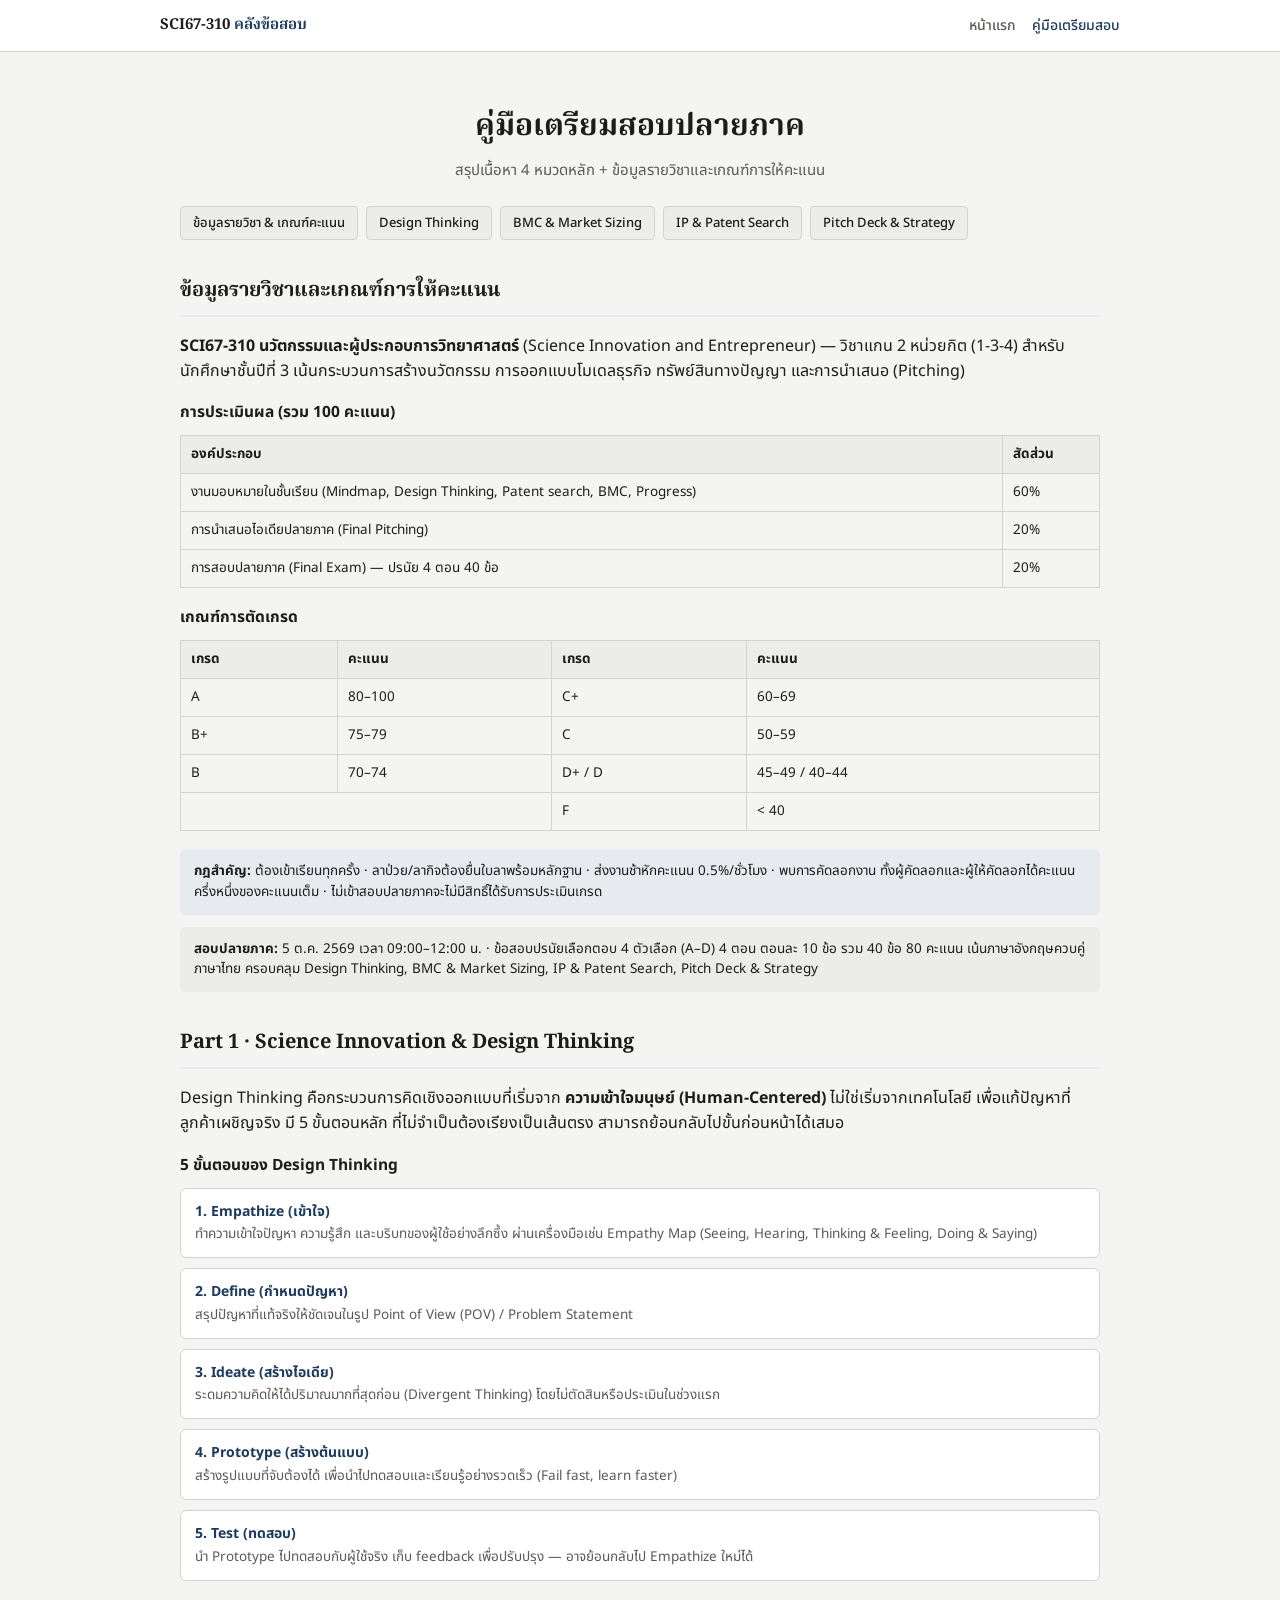
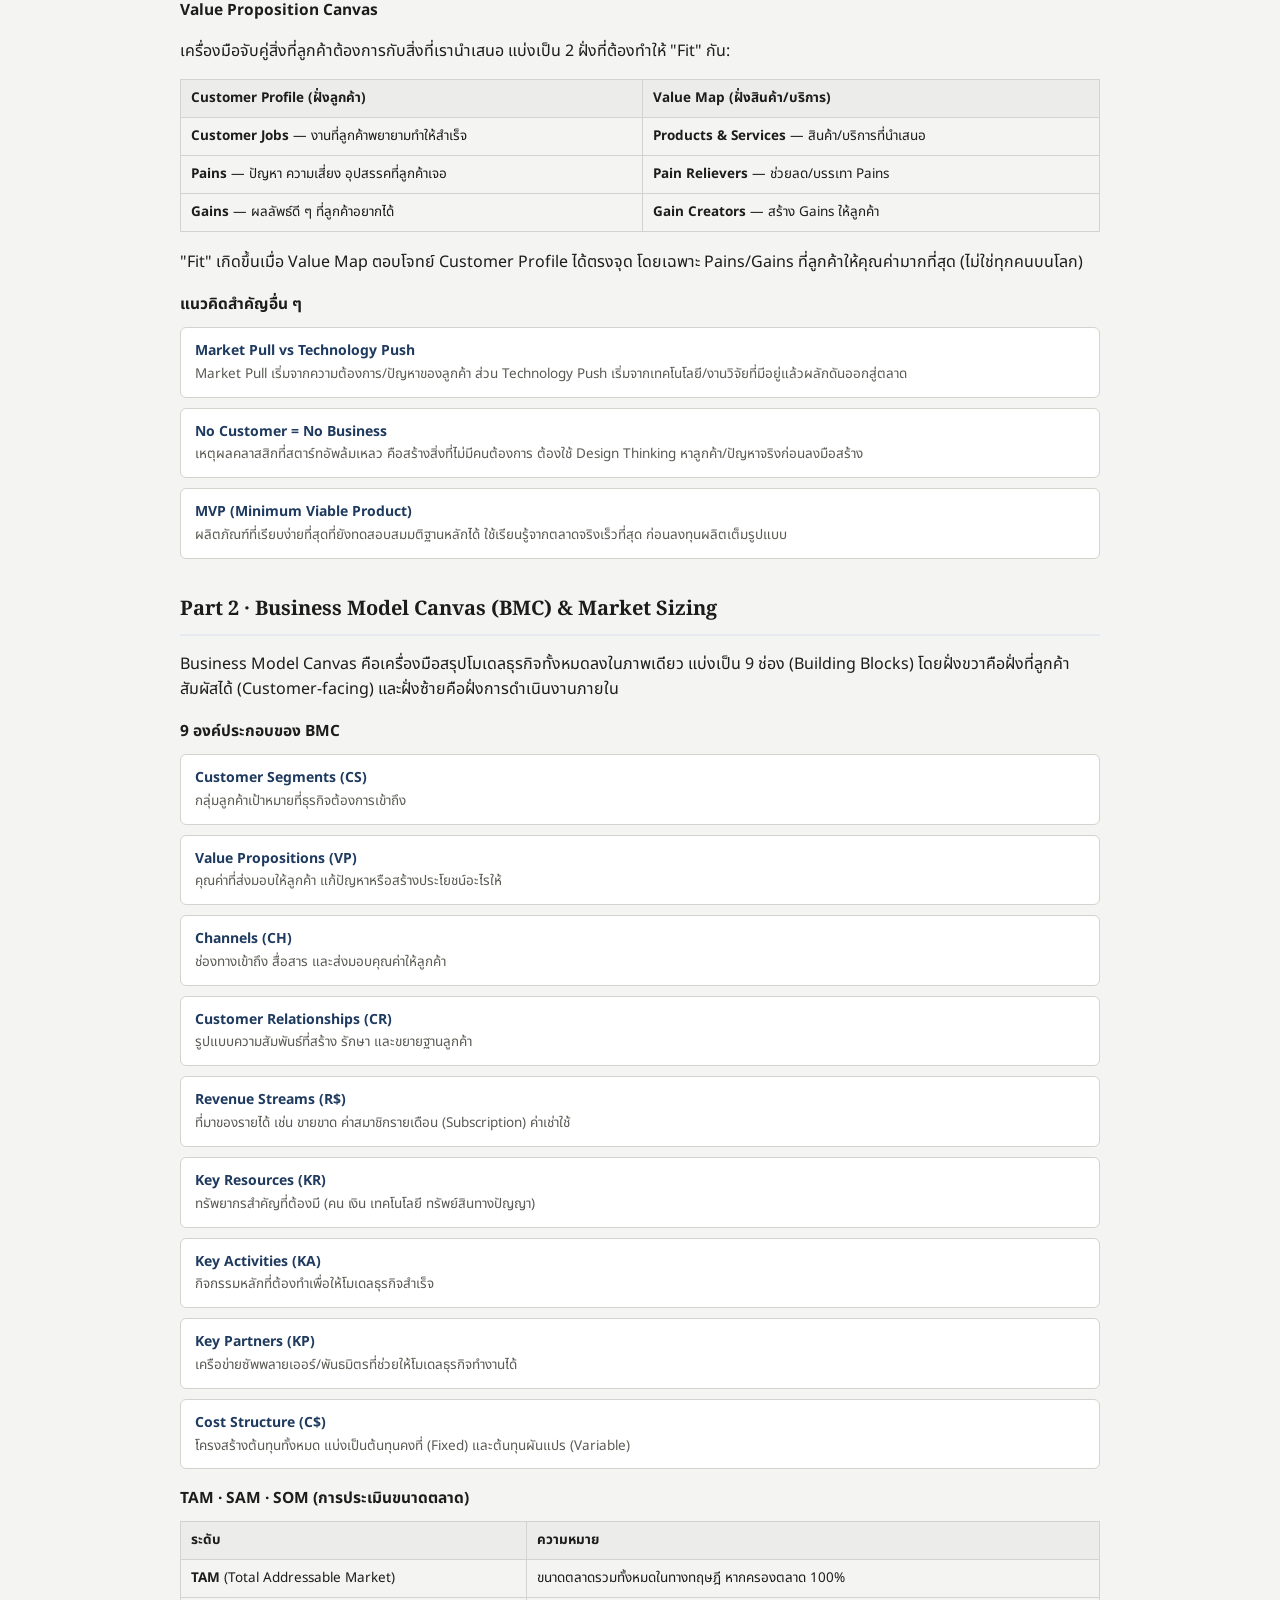
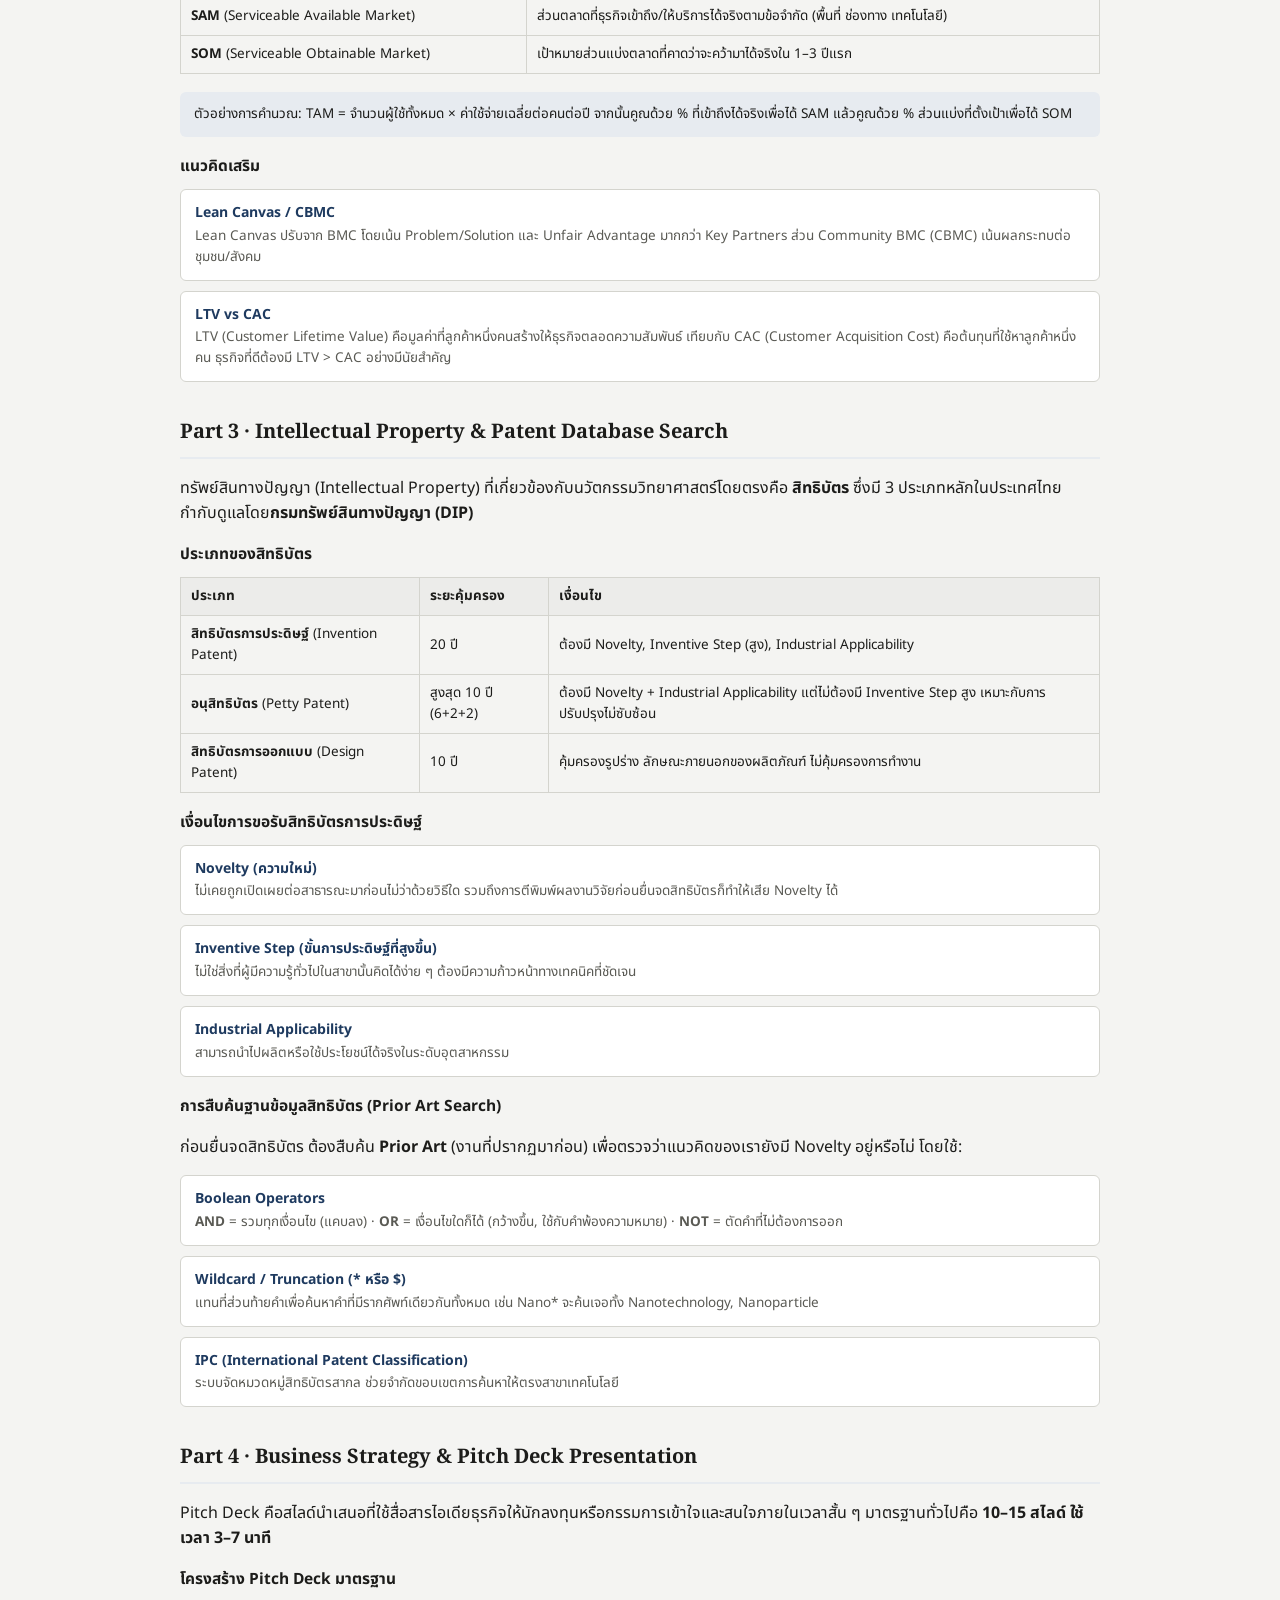
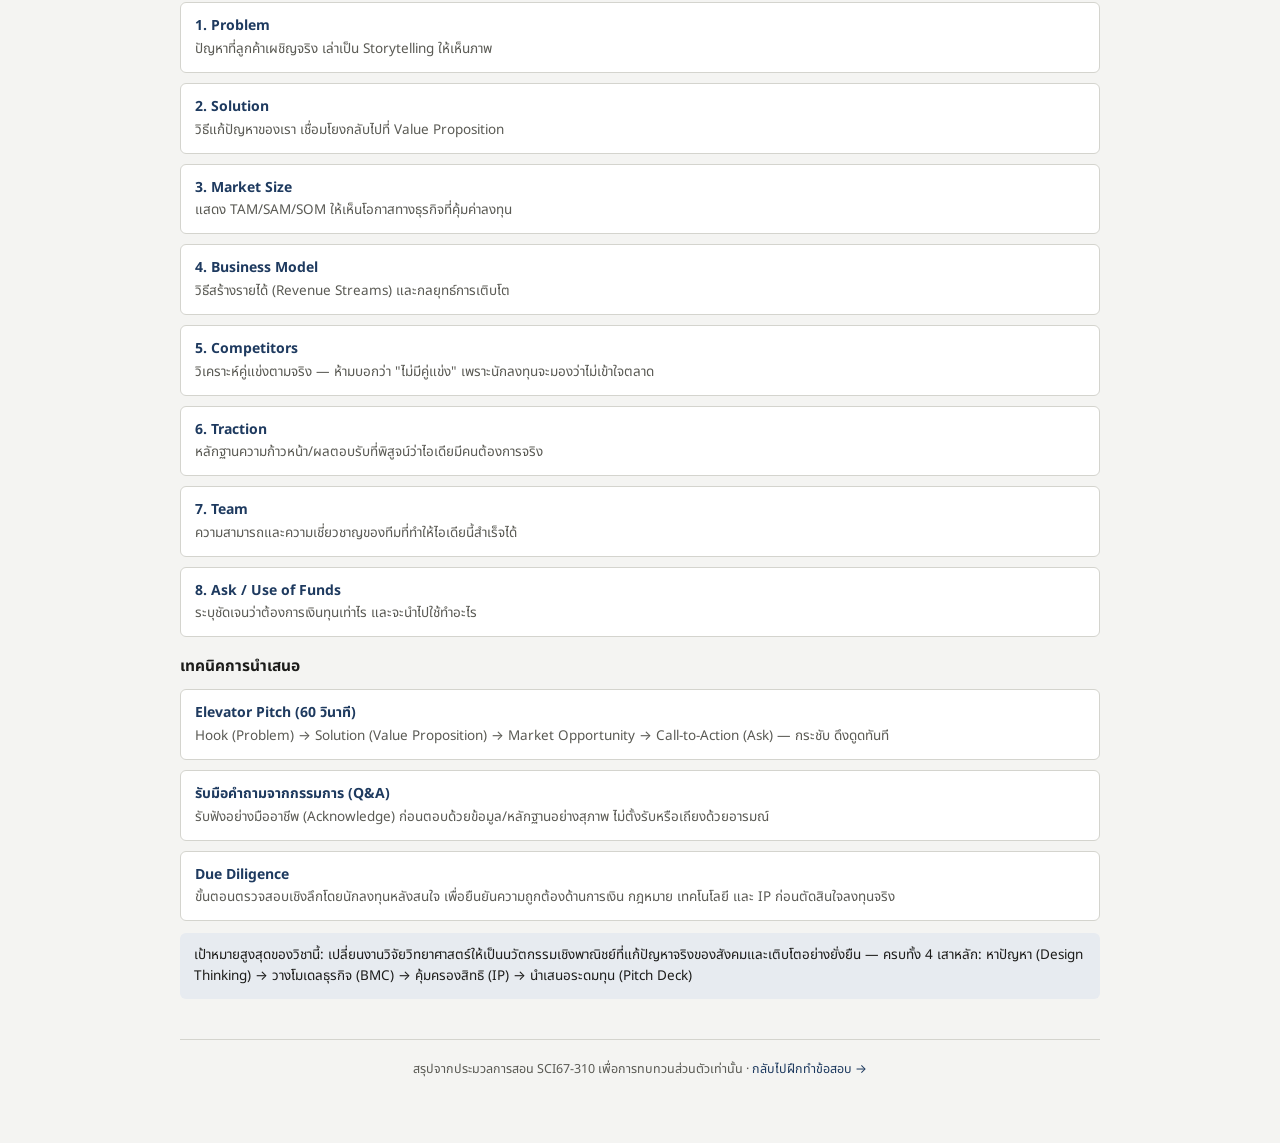
==== commit 11d8ba4d: "Restyle to a formal academic look, remove emoji Swap the purple/indigo palette for a muted navy + se" ====
--- a/guide.html
+++ b/guide.html
@@ -36,7 +36,7 @@
 
   <!-- ============ COURSE INFO ============ -->
   <section class="guide-section" id="course-info">
-    <h2>📋 ข้อมูลรายวิชาและเกณฑ์การให้คะแนน</h2>
+    <h2>ข้อมูลรายวิชาและเกณฑ์การให้คะแนน</h2>
     <p><b>SCI67-310 นวัตกรรมและผู้ประกอบการวิทยาศาสตร์</b> (Science Innovation and Entrepreneur) — วิชาแกน 2 หน่วยกิต (1-3-4) สำหรับนักศึกษาชั้นปีที่ 3 เน้นกระบวนการสร้างนวัตกรรม การออกแบบโมเดลธุรกิจ ทรัพย์สินทางปัญญา และการนำเสนอ (Pitching)</p>
 
     <h3>การประเมินผล (รวม 100 คะแนน)</h3>
@@ -62,14 +62,14 @@
     </div>
 
     <div class="callout" style="background: var(--surface-2);">
-      <b>🗓️ สอบปลายภาค:</b> 5 ต.ค. 2569 เวลา 09:00–12:00 น. · ข้อสอบปรนัยเลือกตอบ 4 ตัวเลือก (A–D) 4 ตอน ตอนละ 10 ข้อ รวม 40 ข้อ 80 คะแนน
+      <b>สอบปลายภาค:</b> 5 ต.ค. 2569 เวลา 09:00–12:00 น. · ข้อสอบปรนัยเลือกตอบ 4 ตัวเลือก (A–D) 4 ตอน ตอนละ 10 ข้อ รวม 40 ข้อ 80 คะแนน
       เน้นภาษาอังกฤษควบคู่ภาษาไทย ครอบคลุม Design Thinking, BMC &amp; Market Sizing, IP &amp; Patent Search, Pitch Deck &amp; Strategy
     </div>
   </section>
 
   <!-- ============ PART 1: DESIGN THINKING ============ -->
   <section class="guide-section" id="design-thinking">
-    <h2>🧠 Part 1 · Science Innovation &amp; Design Thinking</h2>
+    <h2>Part 1 · Science Innovation &amp; Design Thinking</h2>
     <p>Design Thinking คือกระบวนการคิดเชิงออกแบบที่เริ่มจาก <b>ความเข้าใจมนุษย์ (Human-Centered)</b> ไม่ใช่เริ่มจากเทคโนโลยี เพื่อแก้ปัญหาที่ลูกค้าเผชิญจริง มี 5 ขั้นตอนหลัก ที่ไม่จำเป็นต้องเรียงเป็นเส้นตรง สามารถย้อนกลับไปขั้นก่อนหน้าได้เสมอ</p>
 
     <h3>5 ขั้นตอนของ Design Thinking</h3>
@@ -101,7 +101,7 @@
 
   <!-- ============ PART 2: BMC ============ -->
   <section class="guide-section" id="bmc">
-    <h2>📊 Part 2 · Business Model Canvas (BMC) &amp; Market Sizing</h2>
+    <h2>Part 2 · Business Model Canvas (BMC) &amp; Market Sizing</h2>
     <p>Business Model Canvas คือเครื่องมือสรุปโมเดลธุรกิจทั้งหมดลงในภาพเดียว แบ่งเป็น 9 ช่อง (Building Blocks) โดยฝั่งขวาคือฝั่งที่ลูกค้าสัมผัสได้ (Customer-facing) และฝั่งซ้ายคือฝั่งการดำเนินงานภายใน</p>
 
     <h3>9 องค์ประกอบของ BMC</h3>
@@ -135,7 +135,7 @@
 
   <!-- ============ PART 3: IP & PATENT ============ -->
   <section class="guide-section" id="ip-patent">
-    <h2>⚖️ Part 3 · Intellectual Property &amp; Patent Database Search</h2>
+    <h2>Part 3 · Intellectual Property &amp; Patent Database Search</h2>
     <p>ทรัพย์สินทางปัญญา (Intellectual Property) ที่เกี่ยวข้องกับนวัตกรรมวิทยาศาสตร์โดยตรงคือ <b>สิทธิบัตร</b> ซึ่งมี 3 ประเภทหลักในประเทศไทย กำกับดูแลโดย<b>กรมทรัพย์สินทางปัญญา (DIP)</b></p>
 
     <h3>ประเภทของสิทธิบัตร</h3>
@@ -164,7 +164,7 @@
 
   <!-- ============ PART 4: PITCH DECK ============ -->
   <section class="guide-section" id="pitch">
-    <h2>🎤 Part 4 · Business Strategy &amp; Pitch Deck Presentation</h2>
+    <h2>Part 4 · Business Strategy &amp; Pitch Deck Presentation</h2>
     <p>Pitch Deck คือสไลด์นำเสนอที่ใช้สื่อสารไอเดียธุรกิจให้นักลงทุนหรือกรรมการเข้าใจและสนใจภายในเวลาสั้น ๆ มาตรฐานทั่วไปคือ <b>10–15 สไลด์ ใช้เวลา 3–7 นาที</b></p>
 
     <h3>โครงสร้าง Pitch Deck มาตรฐาน</h3>
--- a/assets/css/styles.css
+++ b/assets/css/styles.css
@@ -1,61 +1,61 @@
-@import url('https://fonts.googleapis.com/css2?family=Noto+Sans+Thai:wght@400;500;600;700&family=Inter:wght@400;500;600;700&display=swap');
+@import url('https://fonts.googleapis.com/css2?family=Noto+Serif+Thai:wght@500;600;700&family=Noto+Sans+Thai:wght@400;500;600;700&family=Inter:wght@400;500;600;700&display=swap');
 
 :root {
-  --bg: #f6f7fb;
+  --bg: #f4f4f2;
   --surface: #ffffff;
-  --surface-2: #eef0f7;
-  --border: #e1e4ee;
-  --text: #1b1f2e;
-  --text-dim: #5b6072;
-  --primary: #4f46e5;
-  --primary-dim: #eef1fd;
+  --surface-2: #ececea;
+  --border: #d4d4ce;
+  --text: #1c1c1a;
+  --text-dim: #5a5a54;
+  --primary: #1e3a5f;
+  --primary-dim: #e7ebf0;
   --primary-text: #ffffff;
-  --accent: #d97706;
-  --good: #16a34a;
-  --good-bg: #e9f8ef;
-  --bad: #dc2626;
-  --bad-bg: #fdecec;
-  --radius: 14px;
-  --shadow: 0 1px 2px rgba(20, 24, 40, 0.04), 0 8px 24px rgba(20, 24, 40, 0.06);
+  --accent: #7a5c1e;
+  --good: #1f7a3d;
+  --good-bg: #e7f3ea;
+  --bad: #9c2b2b;
+  --bad-bg: #f6e9e9;
+  --radius: 6px;
+  --shadow: 0 1px 2px rgba(20, 20, 16, 0.04);
   color-scheme: light dark;
 }
 
 @media (prefers-color-scheme: dark) {
   :root:not([data-theme="light"]) {
-    --bg: #14151f;
-    --surface: #1c1e2b;
-    --surface-2: #242737;
-    --border: #323548;
-    --text: #eef0f7;
-    --text-dim: #9ea4bb;
-    --primary: #818cf8;
-    --primary-dim: #262a45;
-    --primary-text: #141522;
-    --accent: #f0a93c;
-    --good: #4ade80;
-    --good-bg: #16331f;
-    --bad: #f87171;
-    --bad-bg: #3a1a1a;
-    --shadow: 0 1px 2px rgba(0, 0, 0, 0.3), 0 8px 24px rgba(0, 0, 0, 0.35);
+    --bg: #15161a;
+    --surface: #1d1f24;
+    --surface-2: #26282e;
+    --border: #3a3c42;
+    --text: #ebebe8;
+    --text-dim: #a2a39e;
+    --primary: #8ba9cc;
+    --primary-dim: #222c38;
+    --primary-text: #12181f;
+    --accent: #c9a862;
+    --good: #5fb57e;
+    --good-bg: #1b2e22;
+    --bad: #c97a7a;
+    --bad-bg: #322020;
+    --shadow: 0 1px 2px rgba(0, 0, 0, 0.3);
   }
 }
 
 :root[data-theme="dark"] {
-  --bg: #14151f;
-  --surface: #1c1e2b;
-  --surface-2: #242737;
-  --border: #323548;
-  --text: #eef0f7;
-  --text-dim: #9ea4bb;
-  --primary: #818cf8;
-  --primary-dim: #262a45;
-  --primary-text: #141522;
-  --accent: #f0a93c;
-  --good: #4ade80;
-  --good-bg: #16331f;
-  --bad: #f87171;
-  --bad-bg: #3a1a1a;
-  --shadow: 0 1px 2px rgba(0, 0, 0, 0.3), 0 8px 24px rgba(0, 0, 0, 0.35);
+  --bg: #15161a;
+  --surface: #1d1f24;
+  --surface-2: #26282e;
+  --border: #3a3c42;
+  --text: #ebebe8;
+  --text-dim: #a2a39e;
+  --primary: #8ba9cc;
+  --primary-dim: #222c38;
+  --primary-text: #12181f;
+  --accent: #c9a862;
+  --good: #5fb57e;
+  --good-bg: #1b2e22;
+  --bad: #c97a7a;
+  --bad-bg: #322020;
+  --shadow: 0 1px 2px rgba(0, 0, 0, 0.3);
 }
 
 * { box-sizing: border-box; }
@@ -72,6 +72,11 @@
   line-height: 1.55;
 }
 
+h1, h2, .brand, .score-big {
+  font-family: 'Noto Serif Thai', 'Inter', Georgia, serif;
+  font-weight: 700;
+}
+
 a { color: var(--primary); text-decoration: none; }
 a:hover { text-decoration: underline; }
 
@@ -138,8 +143,9 @@
   align-items: center;
   gap: 6px;
   margin-top: 14px;
-  padding: 7px 14px;
-  border-radius: 999px;
+  padding: 7px 16px;
+  border: 1px solid var(--border);
+  border-radius: 4px;
   background: var(--primary-dim);
   color: var(--primary);
   font-weight: 600;
@@ -167,14 +173,10 @@
   gap: 10px;
 }
 .card h2 {
-  margin: 0;
-  font-size: 17px;
-  display: flex;
-  align-items: center;
-  gap: 8px;
-}
-.card .icon {
-  font-size: 20px;
+  margin: 0 0 4px;
+  padding-bottom: 10px;
+  font-size: 16.5px;
+  border-bottom: 1px solid var(--border);
 }
 .card p.desc {
   margin: 0;
@@ -197,7 +199,7 @@
 
 select {
   padding: 8px 10px;
-  border-radius: 8px;
+  border-radius: 6px;
   border: 1px solid var(--border);
   background: var(--surface-2);
   color: var(--text);
@@ -209,7 +211,7 @@
   justify-content: center;
   gap: 6px;
   padding: 10px 16px;
-  border-radius: 10px;
+  border-radius: 6px;
   border: none;
   font-weight: 600;
   font-size: 14px;
@@ -228,7 +230,8 @@
   display: inline-flex;
   align-items: center;
   padding: 3px 10px;
-  border-radius: 999px;
+  border: 1px solid var(--border);
+  border-radius: 4px;
   font-size: 12px;
   font-weight: 600;
   background: var(--primary-dim);
@@ -281,7 +284,7 @@
   font-weight: 700;
   font-size: 14px;
   padding: 5px 10px;
-  border-radius: 8px;
+  border-radius: 6px;
   background: var(--surface-2);
 }
 .timer.low { color: var(--bad); background: var(--bad-bg); }
@@ -325,7 +328,7 @@
   gap: 12px;
   padding: 13px 14px;
   border: 1.5px solid var(--border);
-  border-radius: 10px;
+  border-radius: 6px;
   cursor: pointer;
   background: var(--surface);
   transition: border-color 0.12s ease, background 0.12s ease;
@@ -364,18 +367,26 @@
 .hint-box {
   margin-top: 12px;
   padding: 12px 14px;
-  border-radius: 10px;
+  border: 1px solid var(--border);
+  border-left: 3px solid var(--primary);
+  border-radius: 4px;
   background: var(--primary-dim);
   color: var(--text);
   font-size: 13.5px;
-  display: flex;
-  gap: 8px;
+}
+.hint-box .label {
+  font-weight: 700;
+  font-size: 12px;
+  text-transform: uppercase;
+  letter-spacing: 0.04em;
+  color: var(--primary);
+  margin-bottom: 4px;
 }
 
 .explain-box {
   margin-top: 16px;
   padding: 14px 16px;
-  border-radius: 10px;
+  border-radius: 6px;
   background: var(--surface-2);
   font-size: 14px;
 }
@@ -455,12 +466,12 @@
 
 .review-item {
   border: 1px solid var(--border);
-  border-radius: 12px;
+  border-radius: 6px;
   padding: 16px 18px;
   margin-bottom: 12px;
   background: var(--surface);
 }
-.review-item .q-meta .status-badge { font-weight: 700; font-size: 12px; padding: 2px 9px; border-radius: 999px; }
+.review-item .q-meta .status-badge { font-weight: 700; font-size: 12px; padding: 2px 9px; border-radius: 4px; }
 .status-correct { background: var(--good-bg); color: var(--good); }
 .status-incorrect { background: var(--bad-bg); color: var(--bad); }
 .status-unanswered { background: var(--surface-2); color: var(--text-dim); }
@@ -488,7 +499,8 @@
 }
 .guide-toc a {
   padding: 6px 12px;
-  border-radius: 999px;
+  border: 1px solid var(--border);
+  border-radius: 4px;
   background: var(--surface-2);
   color: var(--text);
   font-size: 13px;
@@ -498,7 +510,7 @@
 .def-item {
   background: var(--surface);
   border: 1px solid var(--border);
-  border-radius: 10px;
+  border-radius: 6px;
   padding: 12px 14px;
 }
 .def-item .term { font-weight: 700; font-size: 14px; color: var(--primary); }
@@ -518,7 +530,7 @@
 
 .callout {
   background: var(--primary-dim);
-  border-radius: 10px;
+  border-radius: 6px;
   padding: 12px 14px;
   font-size: 13.5px;
   margin: 12px 0;
